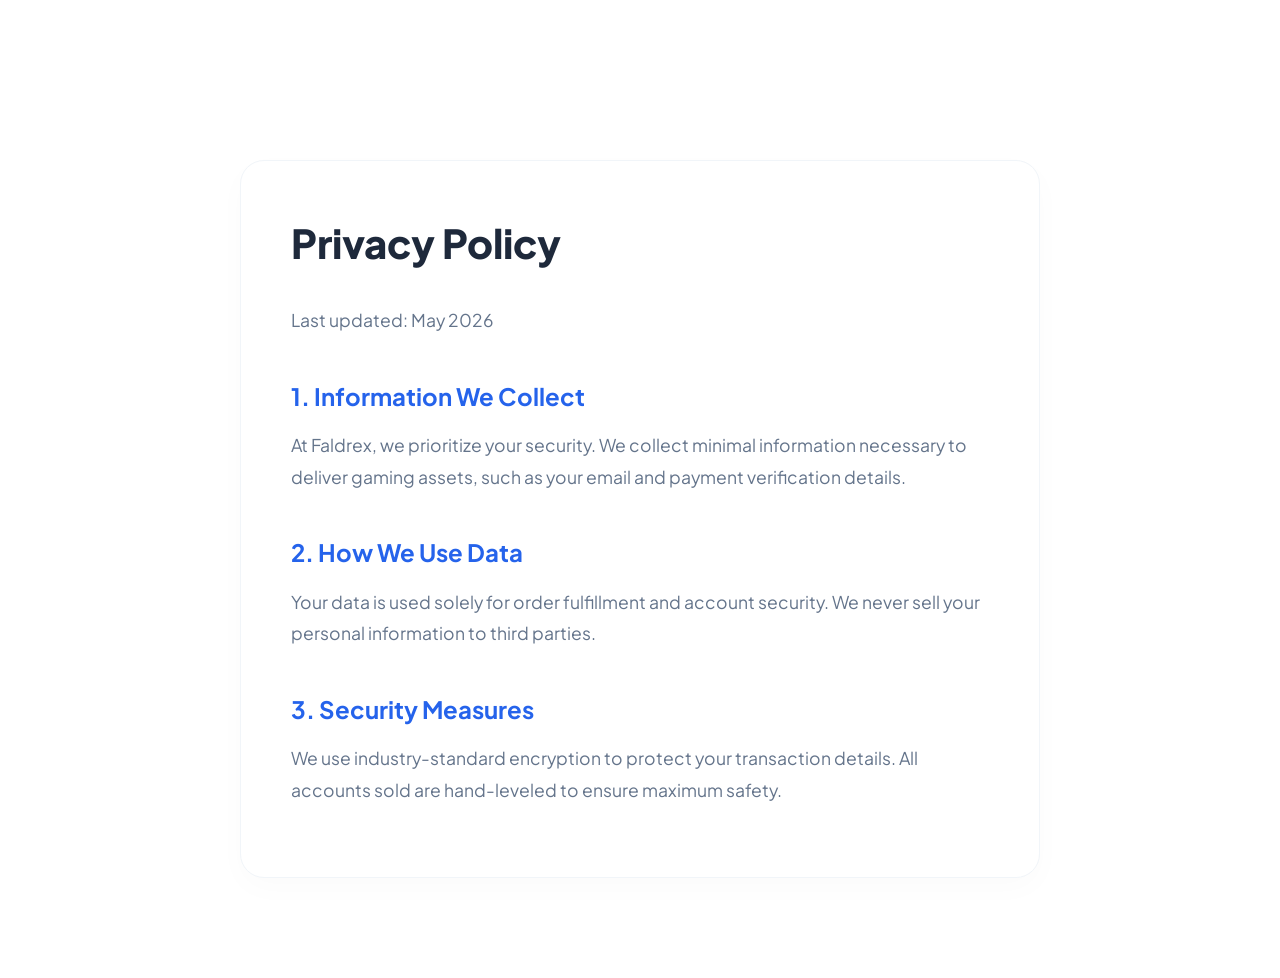
==== about.html @ 19d87367 "Create about.html" ====
<!DOCTYPE html>
<html lang="en">
<head>
    <meta charset="UTF-8">
    <meta name="viewport" content="width=device-width, initial-scale=1.0">
    <title>Privacy Policy | FALDREX</title>
    <link href="https://fonts.googleapis.com/css2?family=Plus+Jakarta+Sans:wght@400;600;800&display=swap" rel="stylesheet">
    <link rel="stylesheet" href="style.css">
    <style>
        .legal-page { padding: 160px 0 100px; }
        .legal-content { max-width: 800px; margin: 0 auto; background: white; padding: 50px; border-radius: 24px; border: 1px solid #f1f5f9; box-shadow: 0 10px 30px rgba(0,0,0,0.02); }
        .legal-content h1 { font-size: 2.5rem; font-weight: 800; margin-bottom: 30px; color: var(--text-main); }
        .legal-content h2 { font-size: 1.5rem; font-weight: 700; margin-top: 40px; margin-bottom: 15px; color: var(--primary); }
        .legal-content p { color: var(--text-muted); margin-bottom: 20px; font-size: 1.1rem; line-height: 1.8; }
        .legal-content ul { margin-bottom: 25px; padding-left: 20px; color: var(--text-muted); }
        .legal-content li { margin-bottom: 10px; }
    </style>
</head>
<body>
    <main class="legal-page">
        <div class="container">
            <article class="legal-content">
                <h1>Privacy Policy</h1>
                <p>Last updated: May 2026</p>
                
                <h2>1. Information We Collect</h2>
                <p>At Faldrex, we prioritize your security. We collect minimal information necessary to deliver gaming assets, such as your email and payment verification details.</p>
                
                <h2>2. How We Use Data</h2>
                <p>Your data is used solely for order fulfillment and account security. We never sell your personal information to third parties.</p>

                <h2>3. Security Measures</h2>
                <p>We use industry-standard encryption to protect your transaction details. All accounts sold are hand-leveled to ensure maximum safety.</p>
            </article>
        </div>
    </main>
</body>
</html>
---- style.css ----
/* --- Core Variables & Reset --- */
:root {
    --primary: #2563eb; 
    --primary-light: #eff6ff;
    --accent-gold: linear-gradient(135deg, #e2b04a 0%, #f9d976 100%);
    --text-main: #1e293b;
    --text-muted: #64748b;
    --bg-white: #ffffff;
    --bg-soft: #f8fafc;
    --transition: all 0.5s cubic-bezier(0.16, 1, 0.3, 1);
    --radius-lg: 24px;
    --radius-md: 16px;
    --shadow-subtle: 0 10px 30px rgba(0, 0, 0, 0.04);
}

* {
    margin: 0; padding: 0; box-sizing: border-box;
    -webkit-font-smoothing: antialiased;
}

body {
    font-family: 'Plus Jakarta Sans', sans-serif;
    background-color: var(--bg-white);
    color: var(--text-main);
    overflow-x: hidden;
    scroll-behavior: smooth;
    line-height: 1.6;
}

.container {
    max-width: 1240px;
    margin: 0 auto;
    padding: 0 24px;
}

/* --- Navigation --- */
.main-header {
    position: fixed; top: 0; width: 100%; z-index: 1000;
    background: rgba(255, 255, 255, 0.85);
    backdrop-filter: blur(15px);
    border-bottom: 1px solid rgba(0, 0, 0, 0.05);
}

.nav-bar {
    height: 80px;
    display: flex; justify-content: space-between; align-items: center;
}

.logo {
    font-weight: 800; font-size: 1.4rem;
    display: flex; align-items: center; gap: 10px;
    text-decoration: none; color: var(--text-main);
}

.logo-mark {
    width: 35px; height: 35px; background: var(--primary);
    border-radius: 8px; display: flex; align-items: center;
    justify-content: center; color: white;
}

.desktop-nav { display: flex; gap: 35px; }
.desktop-nav a {
    text-decoration: none; color: var(--text-muted);
    font-weight: 600; font-size: 0.9rem; transition: var(--transition);
}
.desktop-nav a:hover { color: var(--primary); }

/* --- Hero Section (Centred & Background Style) --- */
.hero {
    position: relative;
    padding: 220px 0 160px;
    background: linear-gradient(rgba(15, 23, 42, 0.75), rgba(15, 23, 42, 0.85)), 
                url('https://images.unsplash.com/photo-1542751371-adc38448a05e?auto=format&fit=crop&q=80&w=1600');
    background-size: cover;
    background-position: center;
    background-attachment: fixed;
    color: white;
    
    /* توسيط المحتوى بالكامل عمودياً وأفقياً */
    display: flex;
    align-items: center;
    justify-content: center;
    text-align: center;
}

.hero-content { 
    max-width: 850px; 
    margin: 0 auto; 
    position: relative; 
    z-index: 5; 
}

.hero-badge {
    display: inline-flex; padding: 6px 16px;
    background: rgba(37, 99, 235, 0.2);
    border: 1px solid rgba(37, 99, 235, 0.4);
    color: #60a5fa; border-radius: 100px;
    font-size: 0.8rem; font-weight: 700; margin-bottom: 24px;
}

.hero h1 {
    font-size: clamp(2.8rem, 7vw, 4.8rem);
    font-weight: 800; line-height: 1.1; letter-spacing: -2px; margin-bottom: 24px;
    color: #ffffff;
}

.hero h1 span {
    background: var(--accent-gold);
    -webkit-background-clip: text;
    -webkit-text-fill-color: transparent;
}

.hero-p {
    font-size: 1.3rem; color: #cbd5e1;
    margin: 0 auto 45px; 
    max-width: 650px;
}

/* --- Buttons --- */
.btn-group {
    display: flex;
    gap: 16px;
    justify-content: center; /* توسيط الأزرار */
}

.btn-primary, .btn-primary-small, .btn-secondary {
    padding: 16px 36px; border-radius: 14px;
    font-weight: 700; text-decoration: none; display: inline-block;
    transition: var(--transition); cursor: pointer; border: none;
}

.btn-primary {
    background: var(--primary); color: white;
    box-shadow: 0 15px 35px rgba(37, 99, 235, 0.3);
}

.btn-primary-small { padding: 10px 24px; font-size: 0.85rem; background: var(--primary); color: white; }

.btn-secondary {
    background: rgba(255, 255, 255, 0.1);
    color: white; border: 1px solid rgba(255, 255, 255, 0.2);
    backdrop-filter: blur(5px);
}

.btn-secondary:hover { background: rgba(255, 255, 255, 0.2); }

/* --- Services Grid --- */
.section { padding: 100px 0; }
.section-gray { background: var(--bg-soft); }
.section-title { text-align: center; margin-bottom: 60px; }
.section-title h2 { font-size: 2.5rem; font-weight: 800; margin-bottom: 15px; }

.services-grid {
    display: grid; grid-template-columns: repeat(auto-fit, minmax(300px, 1fr)); gap: 24px;
}

.service-card {
    background: white; padding: 40px; border-radius: var(--radius-lg);
    border: 1px solid rgba(0,0,0,0.02); transition: var(--transition);
}

.service-card:hover { transform: translateY(-10px); box-shadow: 0 30px 60px rgba(0,0,0,0.05); }

.icon-box {
    width: 55px; height: 55px; background: var(--primary-light);
    border-radius: 14px; display: flex; align-items: center;
    justify-content: center; font-size: 1.6rem; margin-bottom: 25px;
}

/* --- Trust & Testimonials --- */
.trust-grid { display: grid; grid-template-columns: repeat(auto-fit, minmax(300px, 1fr)); gap: 40px; }
.trust-item { display: flex; gap: 20px; }
.trust-icon { font-size: 1.8rem; background: white; width: 60px; height: 60px; border-radius: 50%; display: flex; align-items: center; justify-content: center; box-shadow: var(--shadow-subtle); flex-shrink: 0; }

.testimonial-grid { display: grid; grid-template-columns: repeat(auto-fit, minmax(300px, 1fr)); gap: 30px; }
.testimonial-card { background: white; padding: 35px; border-radius: var(--radius-md); border: 1px solid #f1f5f9; position: relative; }
.quote-icon { font-size: 3rem; color: var(--primary-light); position: absolute; top: 15px; right: 25px; font-family: serif; }
.user-info { display: flex; align-items: center; gap: 15px; margin-top: 25px; }
.user-info img { width: 50px; height: 50px; border-radius: 50%; object-fit: cover; }

/* --- Footer --- */
footer { padding: 80px 0 40px; border-top: 1px solid #f1f5f9; }
.footer-grid { display: grid; grid-template-columns: 2fr repeat(3, 1fr); gap: 50px; }
.footer-links ul { list-style: none; margin-top: 20px; }
.footer-links li { margin-bottom: 12px; }
.footer-links a { text-decoration: none; color: var(--text-muted); transition: 0.3s; }
.footer-links a:hover { color: var(--primary); padding-left: 5px; }
.copyright-text { text-align: center; margin-top: 50px; padding-top: 30px; border-top: 1px solid #f1f5f9; color: var(--text-muted); font-size: 0.85rem; }

/* --- Mobile Responsive --- */
@media (max-width: 992px) {
    .hero { padding: 180px 0 100px; text-align: center; background-attachment: scroll; }
    .hero-content { margin: 0 auto; }
    .btn-group { flex-direction: column; }
    .btn-primary, .btn-secondary { width: 100%; }
    .desktop-nav { display: none; }
    .footer-grid { grid-template-columns: 1fr 1fr; }
}

@media (max-width: 640px) {
    .footer-grid { grid-template-columns: 1fr; }
}
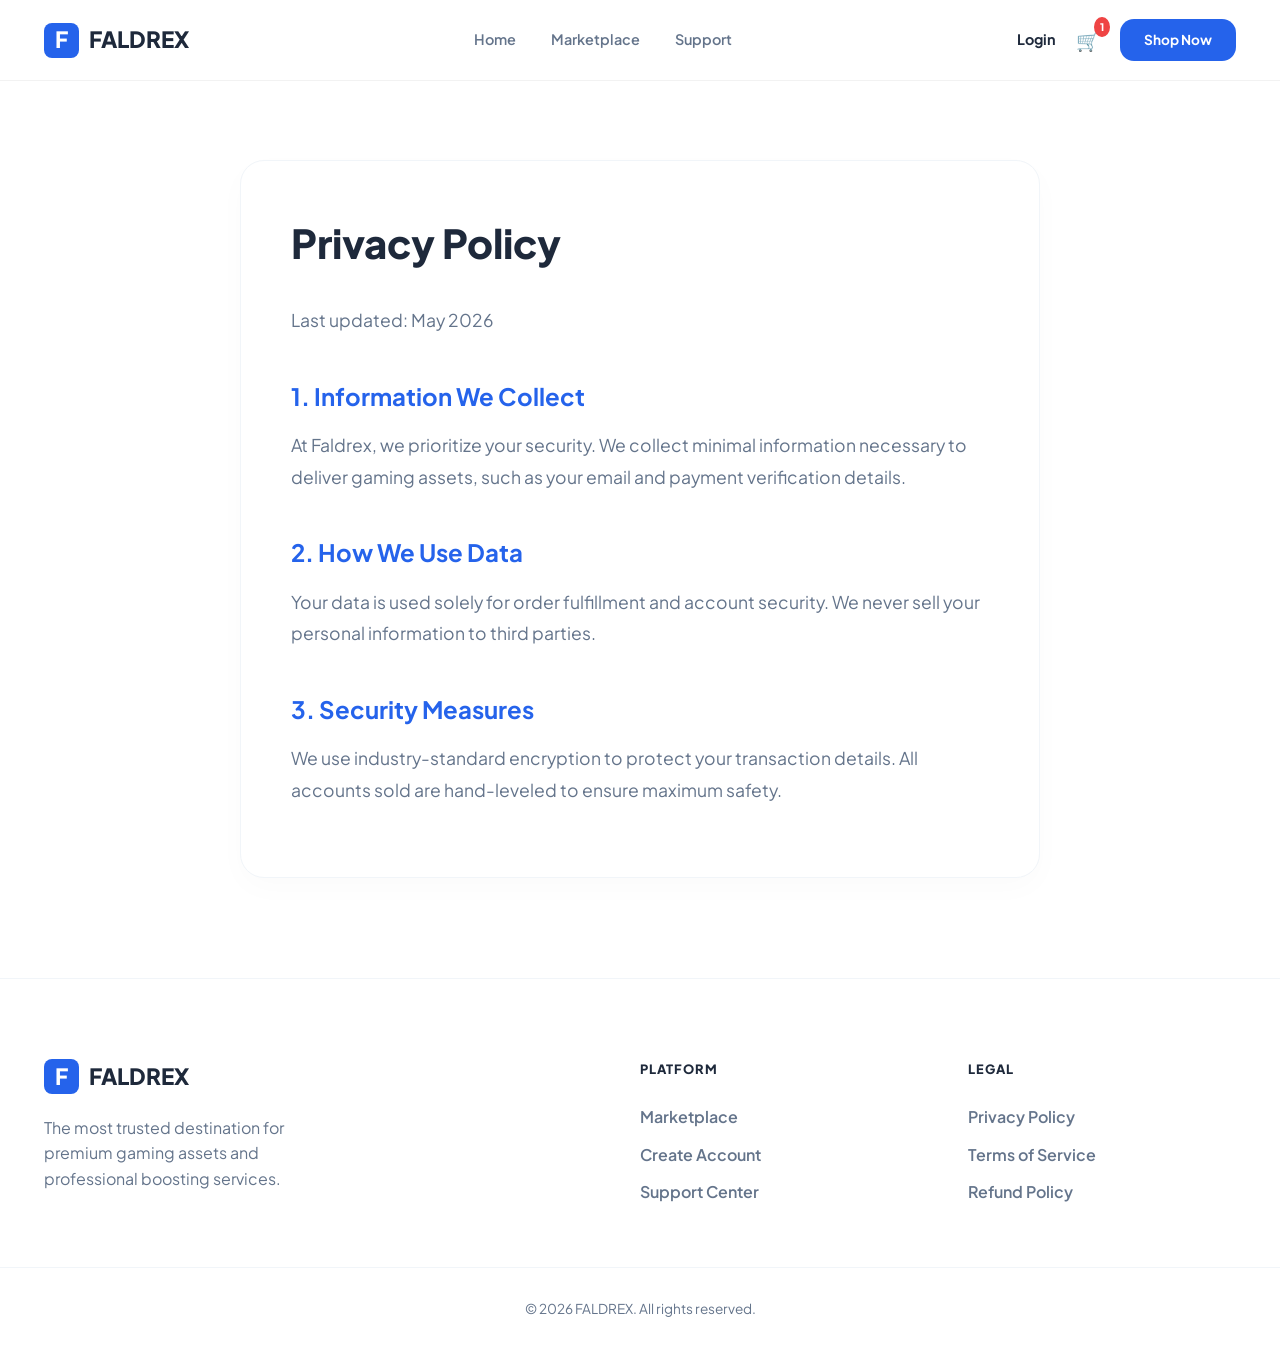
==== commit ec201461: "Update about.html Add header and footer" ====
--- a/about.html
+++ b/about.html
@@ -17,6 +17,32 @@
     </style>
 </head>
 <body>
+
+    <header class="main-header">
+    <div class="container nav-bar">
+        <a href="index.html" class="logo">
+            <div class="logo-mark">F</div> FALDREX
+        </a>
+
+        <nav class="desktop-nav">
+            <a href="index.html">Home</a>
+            <a href="marketplace.html">Marketplace</a>
+            <a href="contact.html">Support</a>
+        </nav>
+
+        <div class="header-actions">
+            <a href="auth.html" class="btn-login-link">Login</a>
+            <a href="profile.html" class="user-avatar-link" style="display: none;">
+                <div class="user-avatar-small">M</div>
+            </a>
+            <a href="checkout.html" class="cart-icon">
+                🛒 <span class="cart-count">1</span>
+            </a>
+            <a href="marketplace.html" class="btn-primary-small">Shop Now</a>
+        </div>
+    </div>
+    </header>
+    
     <main class="legal-page">
         <div class="container">
             <article class="legal-content">
@@ -34,5 +60,38 @@
             </article>
         </div>
     </main>
+
+    <footer class="main-footer">
+    <div class="container footer-grid">
+        <div class="footer-brand">
+            <a href="index.html" class="logo"><div class="logo-mark">F</div> FALDREX</a>
+            <p>The most trusted destination for premium gaming assets and professional boosting services.</p>
+        </div>
+        
+        <div class="footer-links">
+            <h4>Platform</h4>
+            <ul>
+                <li><a href="marketplace.html">Marketplace</a></li>
+                <li><a href="auth.html">Create Account</a></li>
+                <li><a href="contact.html">Support Center</a></li>
+            </ul>
+        </div>
+
+        <div class="footer-links">
+            <h4>Legal</h4>
+            <ul>
+                <li><a href="legal.html">Privacy Policy</a></li>
+                <li><a href="legal.html">Terms of Service</a></li>
+                <li><a href="legal.html">Refund Policy</a></li>
+            </ul>
+        </div>
+    </div>
+    <div class="copyright-bar">
+        <div class="container">
+            <p>&copy; 2026 FALDREX. All rights reserved.</p>
+        </div>
+    </div>
+    </footer>
+    
 </body>
 </html>
--- a/style.css
+++ b/style.css
@@ -200,3 +200,87 @@
 @media (max-width: 640px) {
     .footer-grid { grid-template-columns: 1fr; }
 }
+
+/* --- Global Header Adjustments --- */
+.header-actions {
+    display: flex;
+    align-items: center;
+    gap: 20px;
+}
+
+.btn-login-link {
+    text-decoration: none;
+    color: var(--text-main);
+    font-weight: 700;
+    font-size: 0.9rem;
+}
+
+.cart-icon {
+    text-decoration: none;
+    position: relative;
+    font-size: 1.2rem;
+}
+
+.cart-count {
+    position: absolute;
+    top: -8px; right: -10px;
+    background: #ef4444;
+    color: white;
+    font-size: 0.65rem;
+    padding: 2px 6px;
+    border-radius: 50%;
+    font-weight: 800;
+}
+
+/* --- Global Footer Styling --- */
+.main-footer {
+    background: white;
+    padding: 80px 0 0;
+    border-top: 1px solid #f1f5f9;
+}
+
+.footer-grid {
+    display: grid;
+    grid-template-columns: 2fr 1fr 1fr;
+    gap: 60px;
+    margin-bottom: 50px;
+}
+
+.footer-brand p {
+    margin-top: 20px;
+    color: var(--text-muted);
+    max-width: 300px;
+}
+
+.footer-links h4 {
+    margin-bottom: 25px;
+    font-weight: 800;
+    text-transform: uppercase;
+    font-size: 0.8rem;
+    letter-spacing: 1px;
+}
+
+.footer-links ul { list-style: none; }
+.footer-links li { margin-bottom: 12px; }
+.footer-links a {
+    text-decoration: none;
+    color: var(--text-muted);
+    font-weight: 600;
+    transition: 0.3s;
+}
+
+.footer-links a:hover { color: var(--primary); }
+
+.copyright-bar {
+    padding: 30px 0;
+    border-top: 1px solid #f1f5f9;
+    text-align: center;
+    color: var(--text-muted);
+    font-size: 0.85rem;
+}
+
+/* Responsive Footer */
+@media (max-width: 768px) {
+    .footer-grid { grid-template-columns: 1fr; gap: 40px; }
+    .header-actions .btn-primary-small { display: none; } /* إخفاء زر Shop Now في الموبايل */
+}
